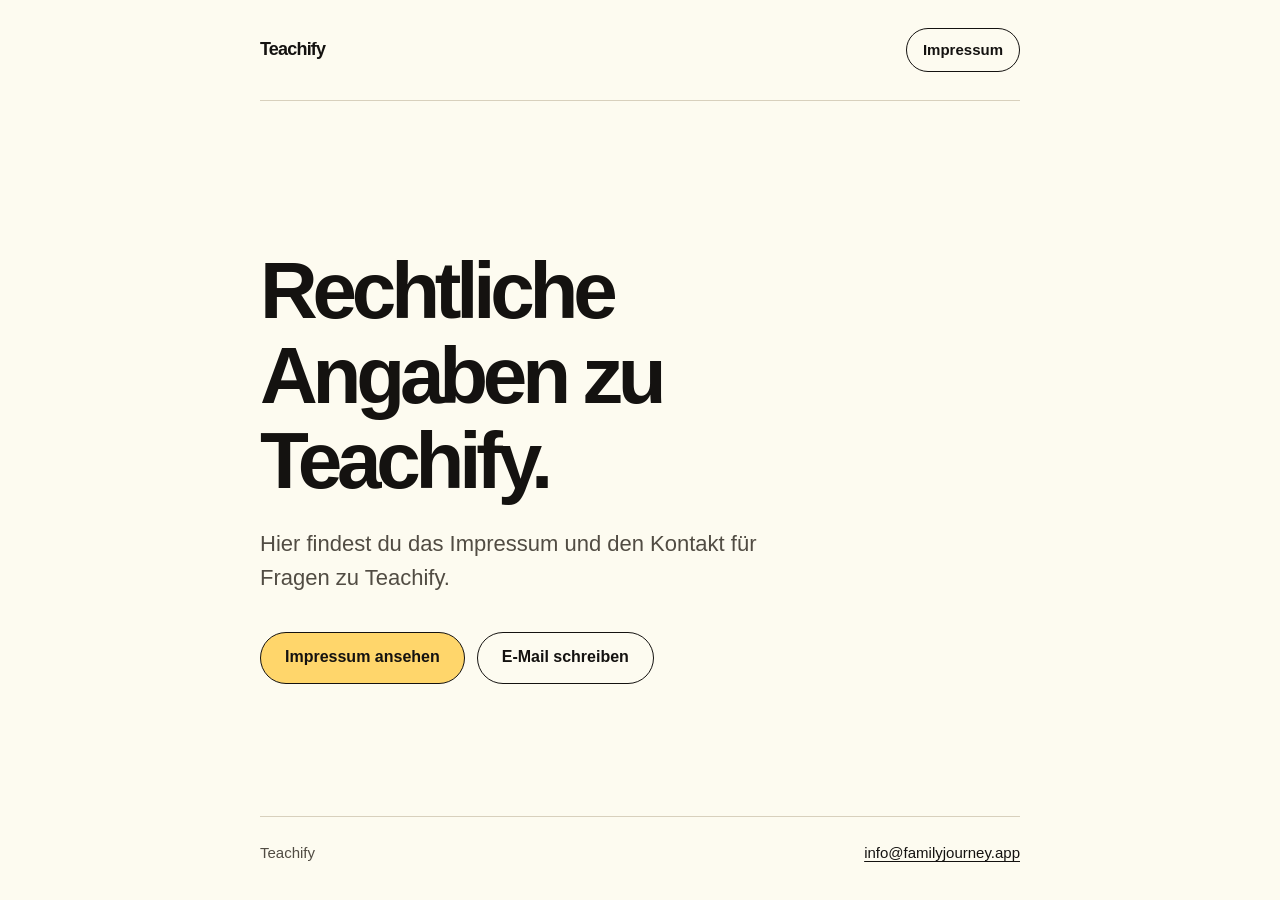
==== index.html @ b81455a7 "Publish Teachify imprint and contact site" ====
<!doctype html>
<html lang="de">
<head>
  <meta charset="utf-8">
  <meta name="viewport" content="width=device-width, initial-scale=1">
  <meta name="description" content="Impressum und Kontakt für Teachify.">
  <title>Teachify – Impressum und Kontakt</title>
  <link rel="stylesheet" href="./styles.css">
</head>
<body>
  <div class="page">
    <header class="masthead">
      <a class="brand" href="./" aria-label="Teachify – Startseite">Teachify</a>
      <nav aria-label="Seitennavigation">
        <a class="nav-link" href="./impressum/">Impressum</a>
      </nav>
    </header>
    <main>
      <div class="hero">
        <h1>Rechtliche Angaben zu Teachify.</h1>
        <p>Hier findest du das Impressum und den Kontakt für Fragen zu Teachify.</p>
        <div class="actions">
          <a class="button" href="./impressum/">Impressum ansehen</a>
          <a class="button secondary" href="mailto:info@familyjourney.app">E-Mail schreiben</a>
        </div>
      </div>
    </main>
    <footer class="footer">
      <span>Teachify</span>
      <a href="mailto:info@familyjourney.app">info@familyjourney.app</a>
    </footer>
  </div>
</body>
</html>
---- styles.css ----
:root {
  color-scheme: light;
  --cream: #fdfbf0;
  --cream-deep: #f7f3e4;
  --ink: #141210;
  --muted: #514c43;
  --honey: #ffd66b;
  --line: #d8d0bd;
}

* { box-sizing: border-box; }

html { font-size: 16px; }

body {
  min-height: 100vh;
  margin: 0;
  background: var(--cream);
  color: var(--ink);
  font-family: -apple-system, BlinkMacSystemFont, "Segoe UI", sans-serif;
  line-height: 1.55;
}

.page {
  width: min(100% - 40px, 760px);
  min-height: 100vh;
  margin: 0 auto;
  display: flex;
  flex-direction: column;
}

.masthead {
  display: flex;
  align-items: center;
  justify-content: space-between;
  gap: 24px;
  padding: 28px 0;
  border-bottom: 1px solid var(--line);
}

.brand {
  color: var(--ink);
  font-size: 1.125rem;
  font-weight: 800;
  letter-spacing: -0.045em;
  text-decoration: none;
}

.masthead nav { display: flex; gap: 8px; flex-wrap: wrap; }

.nav-link {
  display: inline-flex;
  min-height: 44px;
  align-items: center;
  justify-content: center;
  padding: 9px 16px;
  border: 1px solid var(--ink);
  border-radius: 999px;
  color: var(--ink);
  font-size: .9375rem;
  font-weight: 650;
  text-decoration: none;
}

.nav-link[aria-current="page"] { background: var(--honey); }
.nav-link:hover { background: var(--cream-deep); }
.nav-link[aria-current="page"]:hover { background: var(--honey); }

main { flex: 1; }

.hero { padding: clamp(76px, 13vw, 148px) 0 64px; }
.hero h1, .document h1 {
  max-width: 650px;
  margin: 0;
  font-size: clamp(2.6rem, 8vw, 5rem);
  font-weight: 800;
  letter-spacing: -0.065em;
  line-height: 1.06;
}

.hero p {
  max-width: 560px;
  margin: 24px 0 0;
  color: var(--muted);
  font-size: clamp(1.125rem, 2.5vw, 1.375rem);
}

.actions { display: flex; gap: 12px; flex-wrap: wrap; margin-top: 36px; }
.button {
  display: inline-flex;
  min-height: 52px;
  align-items: center;
  justify-content: center;
  padding: 12px 24px;
  border: 1px solid var(--ink);
  border-radius: 999px;
  background: var(--honey);
  color: var(--ink);
  font-weight: 750;
  text-decoration: none;
}
.button.secondary { background: transparent; }
.button:hover { background: #f4c747; }
.button.secondary:hover { background: var(--cream-deep); }

.document { padding: clamp(56px, 10vw, 104px) 0 80px; }
.document h1 { margin-bottom: 52px; }
.document section { max-width: 580px; margin-top: 36px; }
.document h2 { margin: 0 0 10px; font-size: 1.25rem; line-height: 1.3; }
.document p, .document address { margin: 0; font-size: 1.125rem; font-style: normal; }
.document a { color: var(--ink); text-underline-offset: 3px; }

.footer {
  display: flex;
  justify-content: space-between;
  gap: 16px;
  flex-wrap: wrap;
  padding: 24px 0 36px;
  border-top: 1px solid var(--line);
  color: var(--muted);
  font-size: .9375rem;
}
.footer a { color: var(--ink); text-underline-offset: 3px; }

a:focus-visible { outline: 3px solid var(--ink); outline-offset: 4px; }

@media (max-width: 520px) {
  .page { width: min(100% - 32px, 760px); }
  .masthead { align-items: flex-start; flex-direction: column; padding: 20px 0; }
  .hero { padding-top: 88px; }
  .actions { flex-direction: column; align-items: stretch; }
  .button { width: 100%; }
}
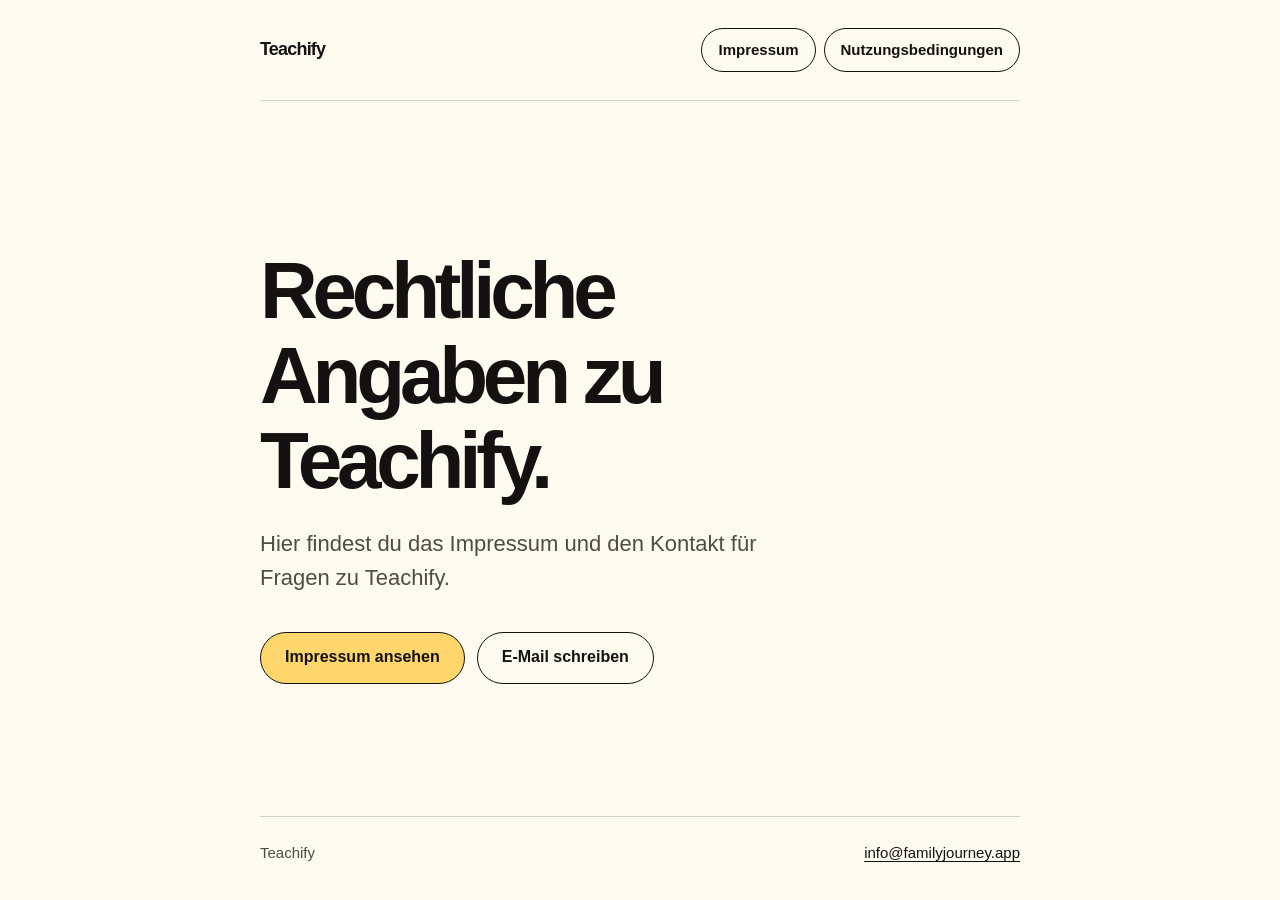
==== commit 95f3f1ff: "Add Teachify iOS license information page" ====
--- a/index.html
+++ b/index.html
@@ -13,6 +13,7 @@
       <a class="brand" href="./" aria-label="Teachify – Startseite">Teachify</a>
       <nav aria-label="Seitennavigation">
         <a class="nav-link" href="./impressum/">Impressum</a>
+        <a class="nav-link" href="./nutzungsbedingungen/">Nutzungsbedingungen</a>
       </nav>
     </header>
     <main>
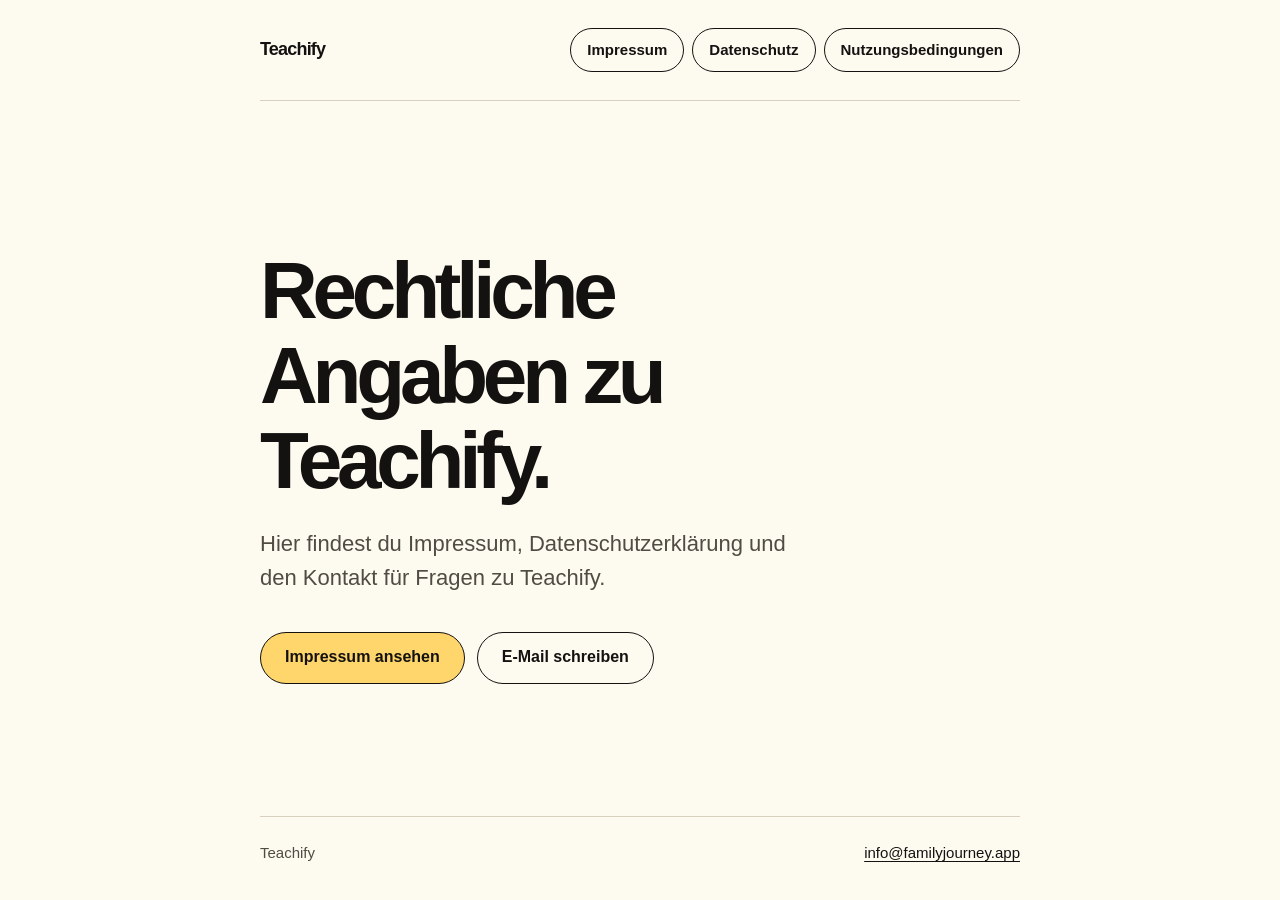
==== commit 6ec19bd8: "Datenschutzerklärung für Teachify veröffentlichen Art. 13 DSGVO: Verantwortlicher, Schülerdaten auf " ====
--- a/index.html
+++ b/index.html
@@ -3,7 +3,7 @@
 <head>
   <meta charset="utf-8">
   <meta name="viewport" content="width=device-width, initial-scale=1">
-  <meta name="description" content="Impressum und Kontakt für Teachify.">
+  <meta name="description" content="Impressum, Datenschutz und Kontakt für Teachify.">
   <title>Teachify – Impressum und Kontakt</title>
   <link rel="stylesheet" href="./styles.css">
 </head>
@@ -13,13 +13,14 @@
       <a class="brand" href="./" aria-label="Teachify – Startseite">Teachify</a>
       <nav aria-label="Seitennavigation">
         <a class="nav-link" href="./impressum/">Impressum</a>
+        <a class="nav-link" href="./datenschutz/">Datenschutz</a>
         <a class="nav-link" href="./nutzungsbedingungen/">Nutzungsbedingungen</a>
       </nav>
     </header>
     <main>
       <div class="hero">
         <h1>Rechtliche Angaben zu Teachify.</h1>
-        <p>Hier findest du das Impressum und den Kontakt für Fragen zu Teachify.</p>
+        <p>Hier findest du Impressum, Datenschutzerklärung und den Kontakt für Fragen zu Teachify.</p>
         <div class="actions">
           <a class="button" href="./impressum/">Impressum ansehen</a>
           <a class="button secondary" href="mailto:info@familyjourney.app">E-Mail schreiben</a>
--- a/styles.css
+++ b/styles.css
@@ -109,6 +109,16 @@
 .document h2 { margin: 0 0 10px; font-size: 1.25rem; line-height: 1.3; }
 .document p, .document address { margin: 0; font-size: 1.125rem; font-style: normal; }
 .document a { color: var(--ink); text-underline-offset: 3px; }
+.document .stand { margin: -36px 0 0; color: var(--muted); font-size: 1rem; }
+.document section > p + p, .document address + p, .document ul + p, .document p + ul { margin-top: 14px; }
+.document ul { margin: 0; padding-left: 1.25em; font-size: 1.125rem; }
+.document li + li { margin-top: 8px; }
+.document .tabelle { max-width: 100%; overflow-x: auto; margin-top: 8px; border: 1px solid var(--line); border-radius: 16px; }
+.document table { width: 100%; min-width: 640px; border-collapse: collapse; font-size: .9375rem; line-height: 1.45; }
+.document th, .document td { padding: 12px 14px; text-align: left; vertical-align: top; border-bottom: 1px solid var(--line); }
+.document thead th { background: var(--cream-deep); font-weight: 750; }
+.document tbody tr:last-child td { border-bottom: 0; }
+.document section:has(.tabelle) { max-width: 100%; }
 
 .footer {
   display: flex;
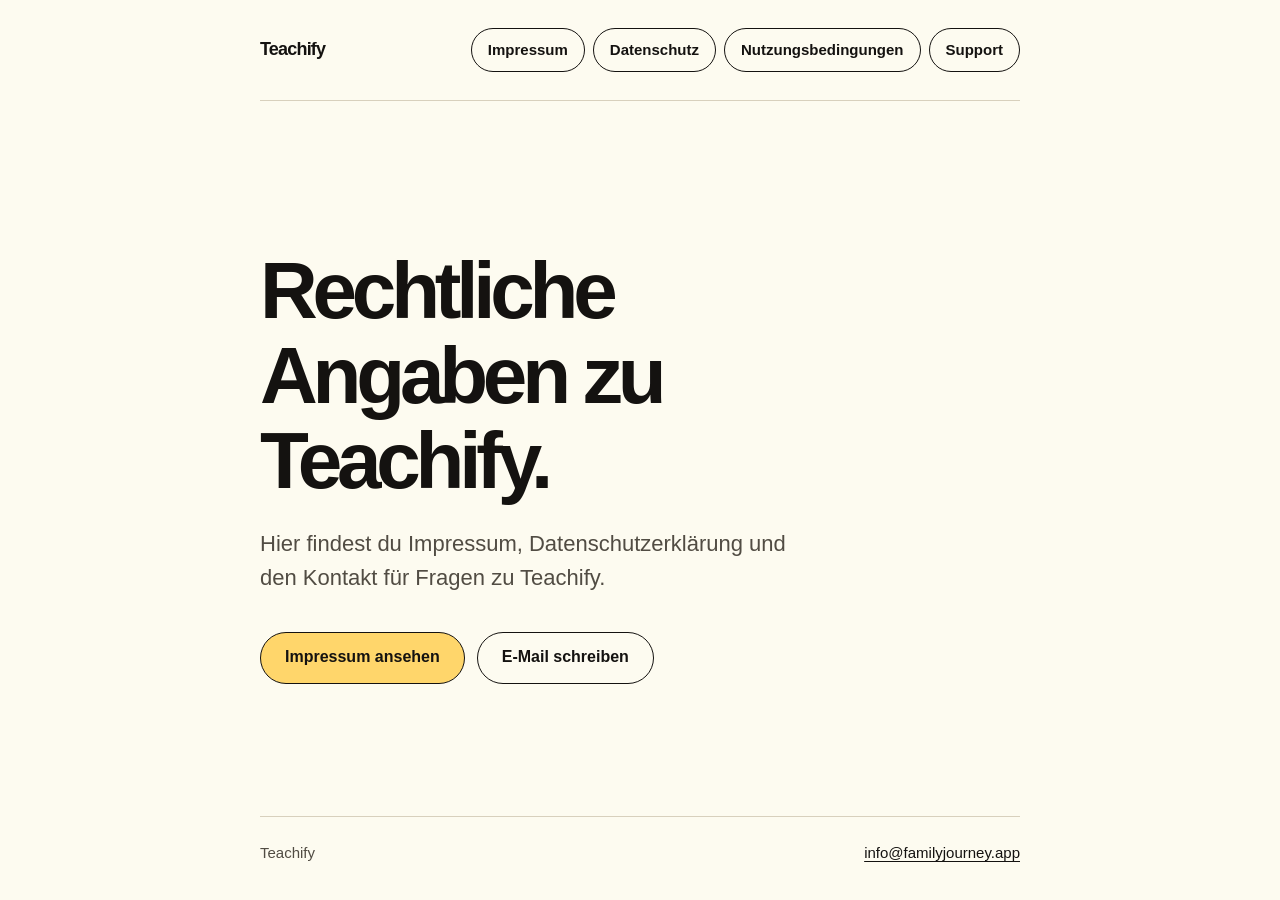
==== commit de390d43: "Support-Link in der Navigation aller Seiten Ergänzt den Navigationseintrag „Support“ nach dem Datens" ====
--- a/index.html
+++ b/index.html
@@ -15,6 +15,7 @@
         <a class="nav-link" href="./impressum/">Impressum</a>
         <a class="nav-link" href="./datenschutz/">Datenschutz</a>
         <a class="nav-link" href="./nutzungsbedingungen/">Nutzungsbedingungen</a>
+        <a class="nav-link" href="./support/">Support</a>
       </nav>
     </header>
     <main>
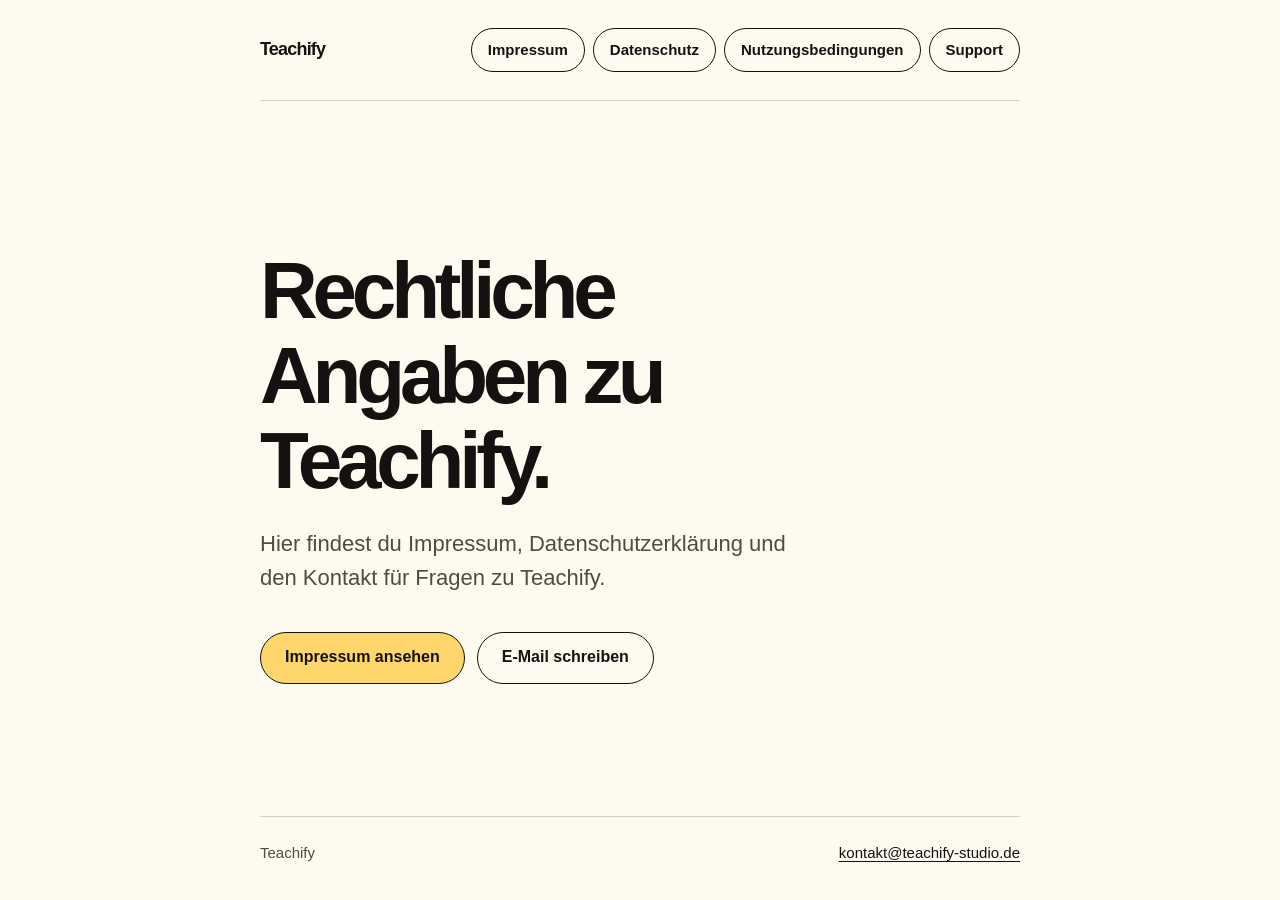
==== commit f88d54dd: "Kontakt: Adresse kontakt@teachify-studio.de statt info@familyjourney.app Marc 31.10.2026 (E-148, E-1" ====
--- a/index.html
+++ b/index.html
@@ -24,13 +24,13 @@
         <p>Hier findest du Impressum, Datenschutzerklärung und den Kontakt für Fragen zu Teachify.</p>
         <div class="actions">
           <a class="button" href="./impressum/">Impressum ansehen</a>
-          <a class="button secondary" href="mailto:info@familyjourney.app">E-Mail schreiben</a>
+          <a class="button secondary" href="mailto:kontakt@teachify-studio.de">E-Mail schreiben</a>
         </div>
       </div>
     </main>
     <footer class="footer">
       <span>Teachify</span>
-      <a href="mailto:info@familyjourney.app">info@familyjourney.app</a>
+      <a href="mailto:kontakt@teachify-studio.de">kontakt@teachify-studio.de</a>
     </footer>
   </div>
 </body>
--- a/styles.css
+++ b/styles.css
@@ -141,3 +141,60 @@
   .actions { flex-direction: column; align-items: stretch; }
   .button { width: 100%; }
 }
+
+:root { --teal: #0f766e; --coral: #f07167; --coral-text: #b9382d; }
+
+.kontakt-karte {
+  padding: 24px;
+  border-radius: 24px;
+  background: #fff;
+  box-shadow: 0 8px 24px #14121008;
+  scroll-margin-top: 24px;
+}
+.kontakt-formular { font-size: 1.125rem; }
+.kontakt-formular, .kontakt-erfolg { transition: opacity 240ms ease; }
+.kontakt-formular.verschwindet { opacity: 0; }
+.kontakt-wechsel { transition: height 240ms ease; overflow: hidden; }
+.kontakt-formular fieldset { min-width: 0; margin: 0; padding: 0; border: 0; }
+.kontakt-formular label { display: block; margin: 16px 0 8px; font-weight: 650; }
+.kontakt-formular input, .kontakt-formular textarea {
+  display: block;
+  width: 100%;
+  min-width: 0;
+  max-width: 100%;
+  padding: 12px;
+  border: 1px solid var(--line);
+  border-radius: 12px;
+  background: var(--cream);
+  color: var(--ink);
+  font: inherit;
+  overflow-wrap: anywhere;
+}
+.kontakt-formular textarea { resize: vertical; }
+.kontakt-formular input:focus-visible, .kontakt-formular textarea:focus-visible, .kontakt-senden:focus-visible {
+  outline: 3px solid var(--ink);
+  outline-offset: 2px;
+}
+.kontakt-formular [aria-invalid="true"] { border-color: var(--coral); }
+.kontakt-formular :disabled { opacity: .7; }
+.kontakt-honigtopf { position: absolute; left: -10000px; width: 1px; height: 1px; overflow: hidden; }
+.document .kontakt-hinweis, .document .kontakt-zaehler, .document .kontakt-fehler { font-size: .9375rem; }
+.document .kontakt-hinweis, .document .kontakt-zaehler { color: var(--muted); }
+.kontakt-zaehler { min-height: 24px; text-align: right; }
+.kontakt-meldung { display: grid; grid-template-rows: 0fr; opacity: 0; transition: grid-template-rows 240ms ease, opacity 240ms ease; }
+.kontakt-meldung > div { overflow: hidden; }
+.kontakt-meldung.sichtbar { grid-template-rows: 1fr; opacity: 1; }
+.document .kontakt-fehler { color: var(--coral-text); padding-top: 8px; overflow-wrap: anywhere; }
+.kontakt-senden { display: grid; min-height: 52px; width: 100%; margin-top: 24px; font: inherit; font-weight: 750; cursor: pointer; }
+.kontakt-senden:disabled { cursor: wait; }
+.kontakt-knopf-bereit, .kontakt-knopf-sendet { grid-area: 1 / 1; transition: opacity 160ms ease; }
+.kontakt-knopf-sendet, .sendet .kontakt-knopf-bereit { opacity: 0; }
+.sendet .kontakt-knopf-sendet { opacity: 1; }
+.kontakt-erfolg { opacity: 0; display: flex; align-items: flex-start; gap: 12px; }
+.kontakt-erfolg.sichtbar { opacity: 1; }
+.kontakt-erfolg[hidden], .kontakt-formular[hidden] { display: none; }
+.kontakt-haken { color: var(--teal); font-size: 1.25rem; font-weight: 800; }
+
+@media (prefers-reduced-motion: reduce) {
+  .kontakt-formular, .kontakt-erfolg, .kontakt-wechsel, .kontakt-meldung, .kontakt-knopf-bereit, .kontakt-knopf-sendet { transition: none; }
+}
